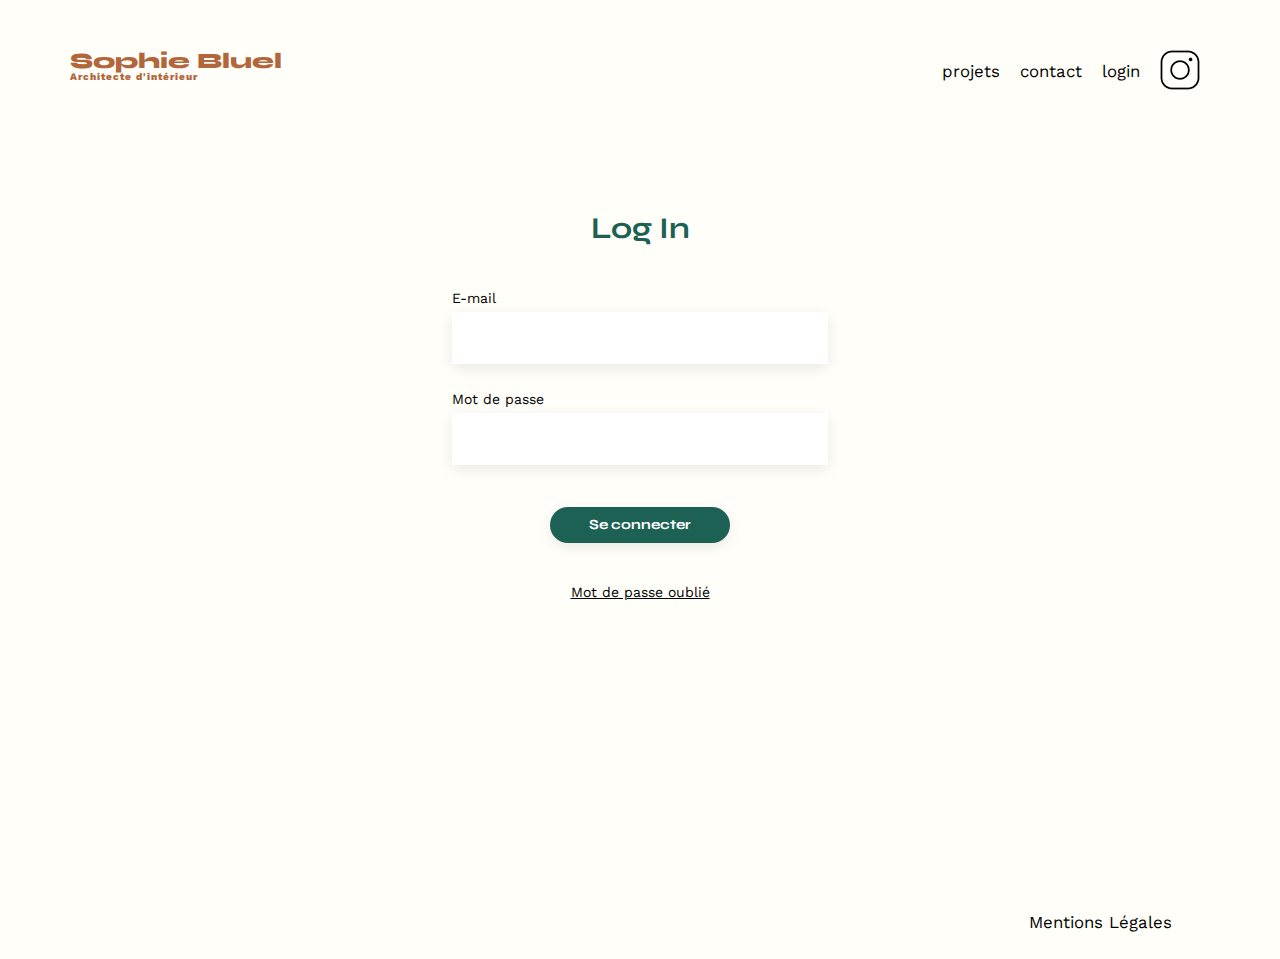
==== FrontEnd/login.html @ a8734a21 "Intégration du design de la page de connexion + Modifications CSS" ====
<!DOCTYPE html>
<html lang="fr">
<head>
	<meta charset="UTF-8">
	<title>Sophie Bluel - Architecte d'intérieur</title>
	<meta name="viewport" content="width=device-width, initial-scale=1.0">
	<link rel="preconnect" href="https://fonts.googleapis.com">
	<link rel="preconnect" href="https://fonts.gstatic.com" crossorigin>
	<link href="https://fonts.googleapis.com/css2?family=Syne:wght@700;800&family=Work+Sans&display=swap" rel="stylesheet">
	<meta name="description" content="">
	<link rel="stylesheet" href="./assets/style.css">
	<script src="main.js" defer async type="module"></script>
</head>
<body>
<header>
    <h1>Sophie Bluel <span>Architecte d'intérieur</span></h1>
    <nav>
        <ul>
            <li><a href="index.html">projets</a></li>
            <li>contact</li>
            <li><a href="login.html">login</a></li>
            <li><img src="./assets/icons/instagram.png" alt="Instagram"></li>
        </ul>
    </nav>
</header>
<main>
    <section id="connexion-form" class="connexion">
		<h2>Log In</h2>
        <form action="#" method="post">
			<label for="email">E-mail</label>
			<input type="email" name="email" id="email">
            <label for="password">Mot de passe</label>
			<input type="text" name="password" id="password">
            <input type="submit" value="Se connecter">
		</form>
        <a href="#">Mot de passe oublié</a>
</main>
<footer>
	<nav>
		<ul>
			<li>Mentions Légales</li>
		</ul>
	</nav>
</footer>
</body>
</html>
---- FrontEnd/assets/style.css ----
/* http://meyerweb.com/eric/tools/css/reset/
   v2.0 | 20110126
   License: none (public domain)
*/

html, body, div, span, applet, object, iframe,
h1, h2, h3, h4, h5, h6, p, blockquote, pre,
a, abbr, acronym, address, big, cite, code,
del, dfn, em, img, ins, kbd, q, s, samp,
small, strike, strong, sub, sup, tt, var,
b, u, i, center,
dl, dt, dd, ol, ul, li,
fieldset, form, label, legend,
table, caption, tbody, tfoot, thead, tr, th, td,
article, aside, canvas, details, embed,
figure, figcaption, footer, header, hgroup,
menu, nav, output, ruby, section, summary,
time, mark, audio, video {
	margin: 0;
	padding: 0;
	border: 0;
	font-size: 100%;
	font: inherit;
	vertical-align: baseline;
}
/* HTML5 display-role reset for older browsers */
article, aside, details, figcaption, figure,
footer, header, hgroup, menu, nav, section {
	display: block;
}
body {
	line-height: 1;
}
ol, ul {
	list-style: none;
}
blockquote, q {
	quotes: none;
}
blockquote:before, blockquote:after,
q:before, q:after {
	content: '';
	content: none;
}
table {
	border-collapse: collapse;
	border-spacing: 0;
}
/** end reset css**/
body {
	max-width: 1140px;
	margin:auto;
	font-family: 'Work Sans' ;
	font-size: 14px;
	background: #FFFEF8;
}
header {
	display: flex;
	justify-content: space-between;
	margin: 50px 0
}
section {
	margin: 50px 0
}

h1{
	display: flex;
	flex-direction: column;
	font-family: 'Syne';
	font-size: 22px;
	font-weight: 800;
	color: #B1663C
}

h1 > span {
	font-family: 'Work Sans';
	font-size:10px;
	letter-spacing: 0.1em;
;
}

h2{
	font-family: 'Syne';
	font-weight: 700;
	font-size: 30px;
	color: #1D6154
}
nav ul {
	display: flex;
	align-items: center;
	list-style-type: none;

}
nav li {
	padding: 0 10px;
	font-size: 1.2em;
}

nav a {
	text-decoration: none;
	color: inherit;
}

li:hover {
	color: #B1663C;
}
#introduction {
	display: flex;
	align-items: center;
}
#introduction figure {
	flex: 1
}
#introduction img {
	display: block;
	margin: auto;
	width: 80%;
}

#introduction article {
	flex: 1
}
#introduction h2 {
	margin-bottom: 1em;
}

#introduction p {
	margin-bottom: 0.5em;
}
#portfolio h2 {
	text-align: center;
	margin-bottom: 2em;
}

.filtres {
	display: flex;
	justify-content: center;
	gap: 10px;
	margin-bottom: 50px;
}
.categorie {
	display: flex;
	border: 1px solid #1D6154;
	border-radius: 60px;
	color: #1D6154;
	background-color: #FFFEF8;
	font-size: 16px;
	font-weight: 700;
	font-family: 'Syne';
	align-items: center;
	height: 37px;
	padding: 10px 20px;
	cursor: pointer;
}

.categorie:hover {
	background-color: #1D6154;
	color: #FFFEF8;
}

/***** CONNEXION *****/

.connexion {
	display: flex;
	flex-direction: column;
	text-align: center;
	align-items: center;
	margin-top: 120px;
	margin-bottom: 315px;
}

.connexion h2 {
	margin-bottom: 20px;
}

.connexion form {
	text-align: left;
	display: flex;
	flex-direction: column;
	width: 33%;
}

.connexion input {
	height: 50px;
	font-size: 1.2em;
	border: none;
	box-shadow: 0px 4px 14px rgba(0, 0, 0, 0.09);
}

.connexion label {
	margin: 2em 0 0.5em 0;
}

.connexion input[type="submit"]{
	height: 36px;
	font-size: 14px;
	margin : 3em auto ;
}

.connexion a {
	color: inherit;
}

/***** end connexion *****/

.gallery {
	width: 100%;
	display: grid;
	grid-template-columns: 1fr 1fr 1fr;
	grid-column-gap: 20px;
	grid-row-gap: 20px;
}

.gallery img {
	width: 100%;

}
#contact {
	width: 50%;
margin: auto;
}
#contact > * {
	text-align: center;

}
#contact h2{
	margin-bottom: 20px;
}
#contact form {
	text-align: left;
	margin-top:30px;
	display: flex;
	flex-direction: column;
}

#contact input {
	height: 50px;
	font-size: 1.2em;
	border: none;
	box-shadow: 0px 4px 14px rgba(0, 0, 0, 0.09);
}
#contact label {
	margin: 2em 0 1em 0;
}
#contact textarea {
	border: none;
	box-shadow: 0px 4px 14px rgba(0, 0, 0, 0.09);
}

input[type="submit"]{
	font-family: 'Syne';
	font-weight: 700;
	color: white;
	background-color: #1D6154;
	margin : 2em auto ;
	width: 180px;
	text-align: center;
	border-radius: 60px ;
}

.connexion input[type="submit"]{
	height: 36px;
	font-size: 14px;
}

footer nav ul {
	display: flex;
	justify-content: flex-end;
	margin: 2em
}
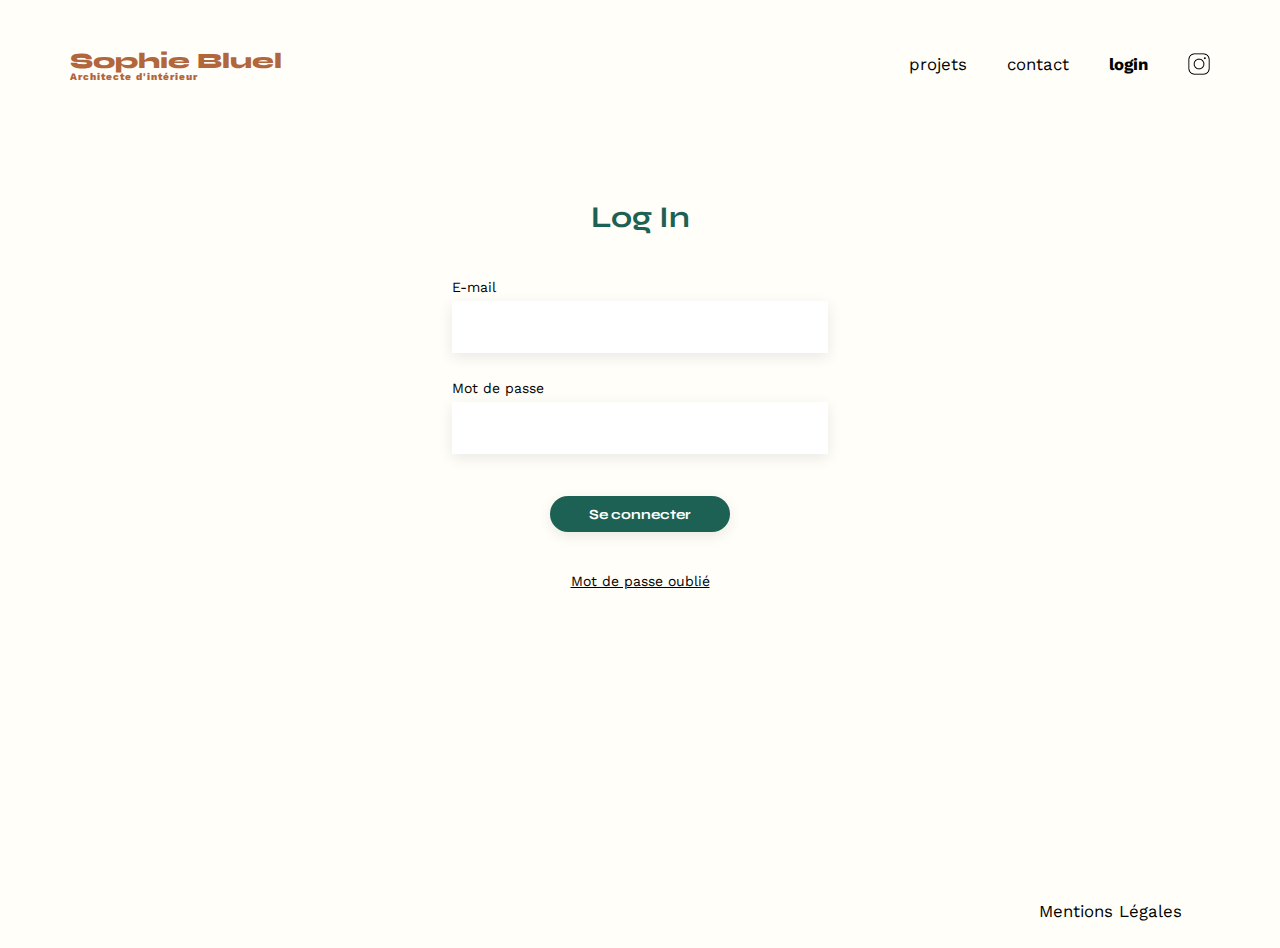
==== commit 5f7f46e4: "Fermeture de la modale en cliquant en dehors + CSS + Bug fix des élements de la modale" ====
--- a/FrontEnd/login.html
+++ b/FrontEnd/login.html
@@ -8,30 +8,31 @@
 	<link rel="preconnect" href="https://fonts.gstatic.com" crossorigin>
 	<link href="https://fonts.googleapis.com/css2?family=Syne:wght@700;800&family=Work+Sans&display=swap" rel="stylesheet">
 	<meta name="description" content="">
+	<link rel="stylesheet" href="https://cdnjs.cloudflare.com/ajax/libs/font-awesome/6.2.1/css/all.min.css" integrity="sha512-MV7K8+y+gLIBoVD59lQIYicR65iaqukzvf/nwasF0nqhPay5w/9lJmVM2hMDcnK1OnMGCdVK+iQrJ7lzPJQd1w==" crossorigin="anonymous" referrerpolicy="no-referrer">
 	<link rel="stylesheet" href="./assets/style.css">
-	<script src="main.js" defer async type="module"></script>
+	<script src="login.js" defer async type="module"></script>
 </head>
 <body>
 <header>
     <h1>Sophie Bluel <span>Architecte d'intérieur</span></h1>
     <nav>
-        <ul>
-            <li><a href="index.html">projets</a></li>
-            <li>contact</li>
-            <li><a href="login.html">login</a></li>
-            <li><img src="./assets/icons/instagram.png" alt="Instagram"></li>
-        </ul>
-    </nav>
+		<ul>
+			<li><a href="index.html">projets</a></li>
+			<li>contact</li>
+			<li><a href="login.html" id="loginButton" class="navLink active">login</a></li>
+			<li><img src="./assets/icons/instagram.png" alt="Instagram"></li>
+		</ul>
+	</nav>
 </header>
 <main>
     <section id="connexion-form" class="connexion">
 		<h2>Log In</h2>
-        <form action="#" method="post">
+        <form action="#">
 			<label for="email">E-mail</label>
-			<input type="email" name="email" id="email">
+			<input type="email" name="email" id="email" required>
             <label for="password">Mot de passe</label>
-			<input type="text" name="password" id="password">
-            <input type="submit" value="Se connecter">
+			<input type="text" name="password" id="password" required>
+            <input type="submit" class="submitInfo" value="Se connecter">
 		</form>
         <a href="#">Mot de passe oublié</a>
 </main>
--- a/FrontEnd/assets/style.css
+++ b/FrontEnd/assets/style.css
@@ -47,6 +47,7 @@
 	border-spacing: 0;
 }
 /** end reset css**/
+
 body {
 	max-width: 1140px;
 	margin:auto;
@@ -54,11 +55,219 @@
 	font-size: 14px;
 	background: #FFFEF8;
 }
+
+/** MODAL **/
+
+.modal {
+	display: none;
+	align-items: center;
+	justify-content: center;
+	position: fixed;
+	top: 0;
+	left: 0;
+	width: 100%;
+	height: 100%;
+	background: rgba(0, 0, 0, 0.4);
+}
+
+.modal-wrapper {
+	border-radius: 10px;
+	background-color: white;
+	width: 630px;
+	max-width: 100vw;
+	height: 690px;
+	max-height: 100vh;
+	overflow: auto;
+}
+
+.modalHeaderButton {
+	display: flex;
+	justify-content: flex-end;
+	margin: 30px 30px 0px 30px;
+	gap: 525px;
+}
+
+#echapButton {
+	display: none;
+}
+
+#echapButton, #modalClose {
+	cursor: pointer;
+	border: none;
+	background-color: white;
+	padding: 0;
+}
+
+#echapButton .fa-solid {
+	font-size: 21px;
+	width: 21px;
+}
+
+#modalClose .fa-solid {
+	font-size: 24px;
+	width: 24px;
+}
+
+.modalTitle {
+	display: flex;
+	justify-content: center;
+}
+
+h3 {
+	font-family: 'Work Sans';
+	font-size: 26px;
+	line-height: 30px;
+}
+
+.buttonAddWork {
+	display: flex;
+	justify-content: center;
+	margin-top: 100px;
+}
+
+#addWork {
+	border: none;
+	border-radius: 60px;
+	background-color: #1D6154;
+	color: white;
+	width: 237px;
+	padding: 10px 0px;
+	font-family: 'Syne';
+	font-weight: 700;
+	font-size: 14px;
+	cursor: pointer;
+}
+
+.modalContent {
+	display: grid;
+	justify-content: center;
+	grid-template-columns: 1fr 1fr 1fr 1fr 1fr;
+	grid-row-gap: 30px;
+	margin: 50px 105px 50px 105px;
+}
+
+.modalWork {
+	display: flex;
+	justify-content: center;
+	position: relative;
+}
+
+.modalWork img {
+	height: 102px;
+	width: 76px;
+}
+
+.modalWork i {
+	position: absolute;
+	top: 5px;
+	right: 9px;
+	cursor: pointer;
+	color: white;
+	font-size: 11px;
+	border-radius: 2px;
+	padding: 3px 3.70px;
+	background-color: black;
+}
+
+.modalForm {
+	display: none;
+	flex-direction: column;
+	align-items: center;
+	margin-top: 35px;
+	gap: 10px;
+}
+
+#addWorkForm {
+	display: none;
+	flex-direction: column;
+	align-items: center;
+	justify-content: center;
+	border-radius: 3px;
+	background-color: #E8F1F6;
+	width: 420px;
+	height: 169px;
+}
+
+#addWorkForm .fa-regular {
+	color: #CBD6DC;
+	font-size: 76px;
+	margin-bottom: 10px;
+}
+
+#addWorkInfoForm {
+	display: none;
+	flex-direction: column;
+	margin: 0px 50px;
+}
+
+#addWorkInfoForm label {
+	margin: 1.5em 0 1em 0;
+	color: #3D3D3D;
+	font-weight: bold;
+}
+
+#addWorkInfoForm input {
+	font-size: 1.2em;
+	border: none;
+	box-shadow: 0px 4px 14px rgba(0, 0, 0, 0.09);
+	width: 416px;
+	height: 49px;
+}
+
+#addWorkInfoForm select {
+	font-size: 1.2em;
+	border: none;
+	box-shadow: 0px 4px 14px rgba(0, 0, 0, 0.09);
+	width: 420px;
+	height: 51px;
+}
+
+.fileUploadButton {
+	border: none;
+	border-radius: 50px;
+	background-color: #CBD6DC;
+	font-family: 'Work Sans';
+	color: #306685;
+	font-size: 14px;
+	padding: 10px 33px;
+	cursor: pointer;
+	margin-bottom: 5px;
+}
+
+.fileUploadButton input {
+	display: none;
+}
+
+.fileUploadButton p {
+	font-weight: bold;
+}
+
+.acceptedFiles {
+	font-size: 12px;
+	font-weight: 400;
+	color: #444444;
+}
+
+/** END OF MODAL **/
+
+.topBar {
+	display: flex;
+	justify-content: center;
+	background-color: #000000;
+	color: white;
+	padding: 22px;
+	position: absolute;
+	top: 0px;
+	left: 0px;
+	width: 100%;
+}
+
 header {
 	display: flex;
 	justify-content: space-between;
-	margin: 50px 0
-}
+	margin: 50px 0;
+}
+
 section {
 	margin: 50px 0
 }
@@ -85,14 +294,19 @@
 	font-size: 30px;
 	color: #1D6154
 }
+
 nav ul {
 	display: flex;
 	align-items: center;
 	list-style-type: none;
-
-}
+	gap: 40px;
+}
+
+.navLink.active {
+	font-weight: bold;
+}
+
 nav li {
-	padding: 0 10px;
 	font-size: 1.2em;
 }
 
@@ -101,16 +315,25 @@
 	color: inherit;
 }
 
+nav img {
+	width: 22px;
+	height: 22px;
+	margin-top: 3px;
+}
+
 li:hover {
 	color: #B1663C;
 }
+
 #introduction {
 	display: flex;
 	align-items: center;
 }
+
 #introduction figure {
 	flex: 1
 }
+
 #introduction img {
 	display: block;
 	margin: auto;
@@ -120,6 +343,7 @@
 #introduction article {
 	flex: 1
 }
+
 #introduction h2 {
 	margin-bottom: 1em;
 }
@@ -127,9 +351,25 @@
 #introduction p {
 	margin-bottom: 0.5em;
 }
+
 #portfolio h2 {
-	text-align: center;
+	display: flex;
+	align-items: center;
+	justify-content: center;
 	margin-bottom: 2em;
+}
+
+.editButton {
+	font-family: 'Work Sans';
+	color: #000000;
+	margin-left: 35px;
+	font-size: 14px;
+	font-weight: 400;
+	cursor: pointer;
+}
+
+.editButton .fa-regular {
+	font-size: 16px;
 }
 
 .filtres {
@@ -138,6 +378,7 @@
 	gap: 10px;
 	margin-bottom: 50px;
 }
+
 .categorie {
 	display: flex;
 	border: 1px solid #1D6154;
@@ -153,9 +394,18 @@
 	cursor: pointer;
 }
 
+.selectedCategory {
+	background-color: #1D6154;
+	color: #FFFEF8;
+}
+
 .categorie:hover {
 	background-color: #1D6154;
 	color: #FFFEF8;
+}
+
+.gallery figcaption {
+	margin-top: 5px;
 }
 
 /***** CONNEXION *****/
@@ -215,17 +465,21 @@
 	width: 100%;
 
 }
+
 #contact {
-	width: 50%;
-margin: auto;
-}
+	width: 35%;
+	margin: auto;
+}
+
 #contact > * {
 	text-align: center;
 
 }
+
 #contact h2{
 	margin-bottom: 20px;
 }
+
 #contact form {
 	text-align: left;
 	margin-top:30px;
@@ -234,14 +488,17 @@
 }
 
 #contact input {
-	height: 50px;
+	height: 36px;
 	font-size: 1.2em;
 	border: none;
 	box-shadow: 0px 4px 14px rgba(0, 0, 0, 0.09);
-}
+	font-size: 14px;
+}
+
 #contact label {
 	margin: 2em 0 1em 0;
 }
+
 #contact textarea {
 	border: none;
 	box-shadow: 0px 4px 14px rgba(0, 0, 0, 0.09);
